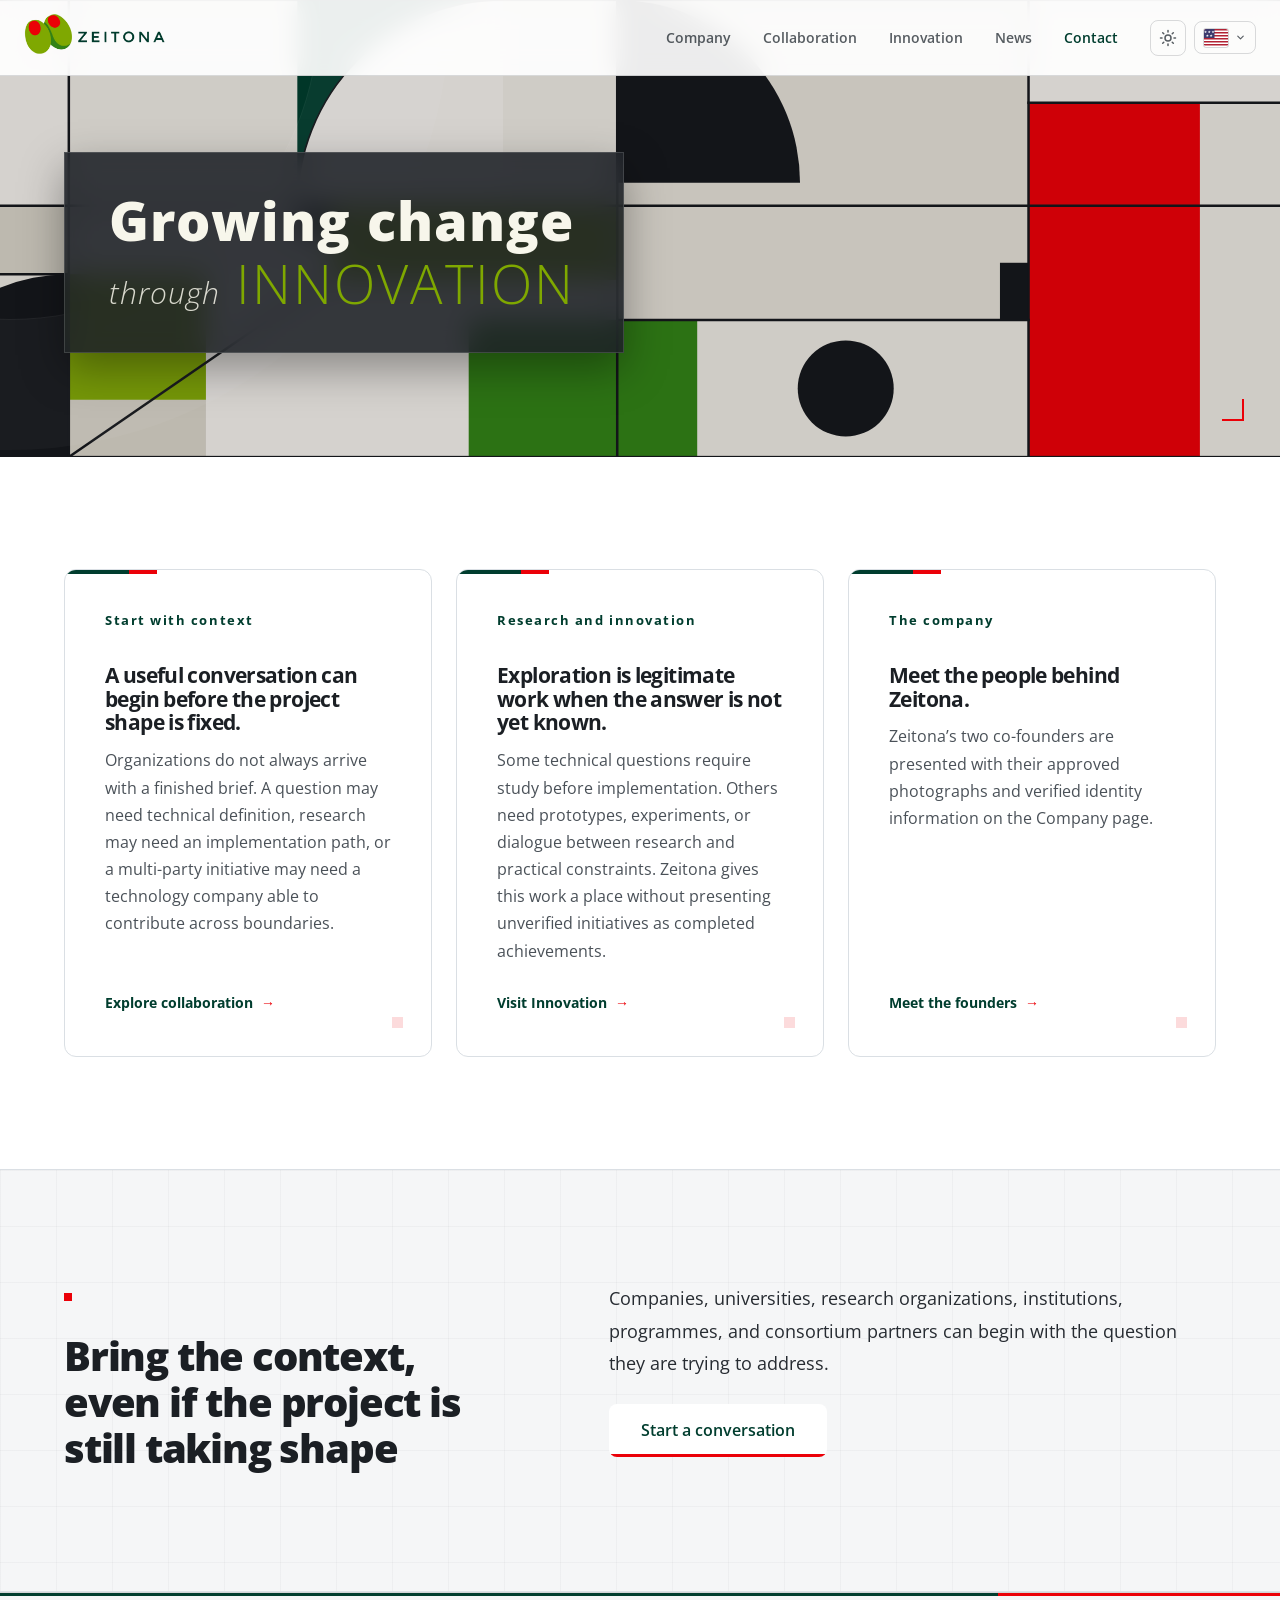
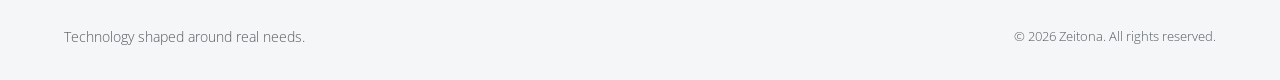
==== public/index.html @ 28c3cc1d "Move files to public folder" ====
<!DOCTYPE html>
<html lang="en-US" data-theme="light">

<head>
    <meta charset="UTF-8" />
    <script>(function(){try{var t=localStorage.getItem('zeitona-theme');document.documentElement.dataset.theme=t==='dark'?'dark':'light';}catch(e){document.documentElement.dataset.theme='light';}}());</script>
    <meta name="viewport" content="width=device-width, initial-scale=1.0" />
    <title data-i18n="home.metaTitle">Zeitona — Technology shaped around meaningful work</title>
    <meta name="description" data-i18n-content="home.metaDescription"
        content="Zeitona is a technology company open to complex development, research, innovation, and collaboration across organizational boundaries." />
    <link rel="stylesheet" href="style.css" />
    <link rel="icon" type="image/png" href="assets/azeitona3.png" />
</head>

<body>
    <!-- Nav Placeholder -->
    <div id="header-placeholder"></div>

    <main>
        <section class="hero" id="hero">
            <div class="hero-art" aria-hidden="true">
                <img src="assets/art/hero-geometry.svg" alt="" />
            </div>
            <div class="hero-frame" aria-hidden="true"></div>
            <div class="container hero-inner">
                <div class="hero-copy fade-up">
                    <h1 class="hero-title" data-i18n-html="home.heroTitleHtml">
                        <span class="hero-part-a">Growing change</span> <span class="hero-part-b">through</span> <span class="hero-part-c">innovation</span>
                    </h1>
                </div>
            </div>
        </section>

        <section class="about-perspective section" id="explore">
            <div class="container">
                <div class="about-principles">
                    <article class="about-principle card fade-up">
                        <span class="about-principle-number" data-i18n="home.contextEyebrow">Start with context</span>
                        <h3 data-i18n="home.contextTitle">A useful conversation can begin before the project shape is fixed.</h3>
                        <p data-i18n="home.contextBody">Organizations do not always arrive with a finished brief. A question may need technical definition, research may need an implementation path, or a multi-party initiative may need a technology company able to contribute across boundaries.</p>
                        <p class="about-principle-action">
                            <a href="collaboration.html" class="card-link" data-i18n="home.contextLink">Explore collaboration</a>
                        </p>
                    </article>
                    <article class="about-principle card fade-up delay-100">
                        <span class="about-principle-number" data-i18n="home.innovationEyebrow">Research and innovation</span>
                        <h3 data-i18n="home.innovationTitle">Exploration is legitimate work when the answer is not yet known.</h3>
                        <p data-i18n="home.innovationBody">Some technical questions require study before implementation. Others need prototypes, experiments, or dialogue between research and practical constraints. Zeitona gives this work a place without presenting unverified initiatives as completed achievements.</p>
                        <p class="about-principle-action">
                            <a href="innovation.html" class="card-link" data-i18n="home.innovationLink">Visit Innovation</a>
                        </p>
                    </article>
                    <article class="about-principle card fade-up delay-200">
                        <span class="about-principle-number" data-i18n="home.peopleEyebrow">The company</span>
                        <h3 data-i18n="home.peopleTitle">Meet the people behind Zeitona.</h3>
                        <p data-i18n="home.peopleBody">Zeitona’s two co-founders are presented with their approved photographs and verified identity information on the Company page.</p>
                        <p class="about-principle-action">
                            <a href="company.html" class="card-link" data-i18n="home.peopleLink">Meet the founders</a>
                        </p>
                    </article>
                </div>
            </div>
        </section>

        <section class="about-approach section" id="contact">
            <div class="container about-perspective-grid">
                <div class="about-section-heading fade-up">
                    <p class="about-eyebrow" data-i18n="home.contactEyebrow"></p>
                    <h2 class="section-title text-left" data-i18n="home.contactTitle">Bring the context, even if the project is still taking shape</h2>
                </div>
                <div class="about-copy fade-up delay-100">
                    <p data-i18n="home.contactBody">Companies, universities, research organizations, institutions, programmes, and consortium partners can begin with the question they are trying to address.</p>
                    <p class="hero-actions">
                        <a href="contact.html" class="btn btn-primary btn-lg" data-i18n="home.contactLink">Start a conversation</a>
                    </p>
                </div>
            </div>
        </section>
    </main>

    <!-- Footer Placeholder -->
    <div id="footer-placeholder"></div>

    <!-- Load scripts -->
    <script src="i18n.js"></script>
    <script src="script.js?v=8"></script>

    <script>
        window.scrollTo(0, 0);
    </script>
</body>

</html>
---- public/style.css ----
/* Self-hosted Open Sans Variable Font — full weight range 300–800 */
@font-face {
  font-family: 'Open Sans';
  src: url('assets/Open_Sans/OpenSans-VariableFont_wdth,wght.ttf') format('truetype');
  font-weight: 300 800;
  font-style: normal;
  font-display: swap;
}

@font-face {
  font-family: 'Open Sans';
  src: url('assets/Open_Sans/OpenSans-Italic-VariableFont_wdth,wght.ttf') format('truetype');
  font-weight: 300 800;
  font-style: italic;
  font-display: swap;
}

:root {
  /* Brand Colors */
  --brand-dark-green: #003D2E;
  --brand-olive: #7FA800;
  --brand-forest: #328217;
  --brand-red: #EB0008;
  --brand-charcoal: #16181D;

  /* Neutral Grays */
  --gray-50: #F5F6F7;
  --gray-100: #ECEEF0;
  --gray-200: #DADFE4;
  --gray-600: #4A5158;
  --gray-800: #262B31;
  --gray-900: #1B1F24;

  /* Theme Mapping (Light Mode Base) */
  --background: #FFFFFF;
  --foreground: var(--gray-900);

  --card: #FFFFFF;
  --card-border: rgba(16, 24, 32, 0.12);

  --primary: var(--brand-charcoal);
  --primary-foreground: #FFFFFF;

  --secondary: var(--brand-charcoal);
  --secondary-foreground: #FFFFFF;

  --accent: var(--brand-charcoal);
  --muted: rgba(16, 24, 32, 0.7);
  --border: rgba(16, 24, 32, 0.15);

  --destructive: var(--brand-red);

  --radius: 0.5rem;

  --font-global: 'Open Sans', sans-serif;
}

[data-theme="dark"] {
  color-scheme: dark;
  --background: #101315;
  --foreground: #F3F5F7;
  --card: #191D20;
  --card-border: rgba(243, 245, 247, 0.2);
  --muted: rgba(243, 245, 247, 0.72);
  --border: rgba(243, 245, 247, 0.18);
  --theme-header: rgba(16, 19, 21, 0.88);
  --theme-header-scrolled: rgba(16, 19, 21, 0.96);
  --theme-mobile-nav: rgba(16, 19, 21, 0.98);
  --theme-surface-hover: #222629;
  --theme-surface-elevated: #191D20;
  --theme-input: rgba(243, 245, 247, 0.06);
  --theme-footer: #0B0D0F;
  --theme-overlay: rgba(0, 0, 0, 0.68);
  --theme-shadow: rgba(0, 0, 0, 0.4);
  --theme-error: #FF7378;
  --primary-foreground: #101315;
  --gray-50: #101315;
  --gray-100: #191D20;
  --gray-200: rgba(243, 245, 247, 0.14);
  --gray-600: rgba(243, 245, 247, 0.66);
  --gray-800: rgba(243, 245, 247, 0.9);
  --gray-900: #F3F5F7;
}

/* Reset Component Base */
*, *::before, *::after {
  box-sizing: border-box;
  margin: 0;
  padding: 0;
}

html {
  scroll-behavior: smooth;
  overflow-y: scroll;
}

body {
  background-color: var(--background);
  color: var(--foreground);
  font-family: var(--font-global);
  font-weight: 400;
  line-height: 1.7;
  overflow-x: hidden;
  min-height: 100vh;
  display: flex;
  flex-direction: column;
  -webkit-font-smoothing: antialiased;
  -moz-osx-font-smoothing: grayscale;
  text-rendering: optimizeLegibility;
}

main {
  flex-grow: 1;
}

h1, h2, h3, h4, h5, h6 {
  font-family: var(--font-global);
  font-weight: 700;
  line-height: 1.15;
  letter-spacing: -0.03em;
}

a {
  color: inherit;
  text-decoration: none;
}

.text-accent {
  color: var(--brand-dark-green);
}

.text-muted {
  color: var(--muted);
}

/* Typography Utilities */
.text-center { text-align: center; }
.text-left { text-align: left; }
.tracking-tight { letter-spacing: -0.03em; }
.font-bold { font-weight: 700; }
.font-semibold { font-weight: 600; }
.font-light { font-weight: 300; }

/* Eyebrow label — small, uppercase, wide tracking, with a red geometric mark */
.eyebrow,
.about-eyebrow,
.founder-kicker {
  color: var(--gray-600);
  font-size: 0.75rem;
  font-weight: 700;
  letter-spacing: 0.18em;
  text-transform: uppercase;
  display: inline-flex;
  align-items: center;
}

.eyebrow::before,
.about-eyebrow::before,
.founder-kicker::before {
  content: '';
  display: inline-block;
  width: 8px;
  height: 8px;
  margin-right: 0.75rem;
  background: var(--brand-red);
  flex-shrink: 0;
}

/* Structural Utility Classes */
.container {
  max-width: 1200px;
  width: 100%;
  margin: 0 auto;
  padding: 0 1.5rem;
}

.container-narrow {
  max-width: 900px;
  width: 100%;
  margin: 0 auto;
  padding: 0 1.5rem;
}

.container-wide {
  max-width: 1280px;
  width: 100%;
  margin: 0 auto;
  padding: 0 1.5rem;
}

/* Flexbox utilities */
.flex { display: flex; }
.flex-col { flex-direction: column; }
.items-center { align-items: center; }
.justify-between { justify-content: space-between; }
.justify-center { justify-content: center; }
.gap-2 { gap: 0.5rem; }
.gap-4 { gap: 1rem; }
.gap-6 { gap: 1.5rem; }
.gap-8 { gap: 2rem; }
.gap-16 { gap: 4rem; }

/* Grids */
.grid { display: grid; }
.grid-cols-2 { grid-template-columns: repeat(2, minmax(0, 1fr)); }
@media (max-width: 768px) {
  .md\:grid-cols-1 { grid-template-columns: repeat(1, minmax(0, 1fr)); }
}

/* Header & Nav — minimal, logo left, actions right */
.header {
  position: fixed;
  top: 0;
  left: 0;
  right: 0;
  z-index: 1000;
  backdrop-filter: blur(12px);
  -webkit-backdrop-filter: blur(12px);
  background-color: rgba(255, 255, 255, 0.92);
  border-bottom: 1px solid var(--border);
  transition: all 0.3s ease;
}

.navbar {
  display: flex;
  align-items: center;
  justify-content: space-between;
  padding: 0.85rem 1.5rem;
  max-width: 1280px;
  margin: 0 auto;
  position: relative;
}

.navbar-logo {
  height: 2.5rem;
  z-index: 1001;
}

/* Base Links Style */
.navbar-links {
  display: flex;
  align-items: center;
  gap: 2rem;
  font-size: 0.875rem;
  font-weight: 600;
  color: var(--muted);
}

.navbar-links a {
  position: relative;
  transition: color 0.2s;
  text-decoration: none;
  color: inherit;
}

.navbar-links a::after {
  content: '';
  position: absolute;
  left: 0;
  bottom: -6px;
  width: 100%;
  height: 2px;
  background: var(--brand-red);
  transform: scaleX(0);
  transform-origin: left;
  transition: transform 0.25s ease;
}

.navbar-links a:hover {
  color: var(--foreground);
}

.navbar-links a:hover::after {
  transform: scaleX(1);
}

.navbar-action-link {
  color: var(--brand-dark-green) !important;
}

/* Sandwich Menu Icon */
.menu-toggle {
  display: none;
  flex-direction: column;
  gap: 6px;
  cursor: pointer;
  z-index: 1001;
  padding: 5px;
  border: 0;
  background: transparent;
  color: inherit;
  font: inherit;
}

.menu-toggle:focus-visible {
  outline: 2px solid var(--foreground);
  outline-offset: 4px;
}

.bar {
  width: 25px;
  height: 2px;
  background-color: var(--foreground, #000);
  transition: all 0.3s ease-in-out;
}

/* Mobile Adjustments (Tablet and below) */
@media (max-width: 768px) {
  .menu-toggle {
    display: flex;
  }

  .navbar-links {
    display: none;
    flex-direction: column;
    position: absolute;
    top: 100%;
    left: 0;
    right: 0;
    background-color: rgba(255, 255, 255, 0.98);
    backdrop-filter: blur(20px);
    padding: 2rem;
    gap: 1.5rem;
    border-bottom: 1px solid var(--border);
    box-shadow: 0 10px 15px -3px rgba(0, 0, 0, 0.1);
    text-align: center;
  }

  .navbar-links.active {
    display: flex;
  }

  .navbar-action {
    width: 100%;
    margin-top: 0.5rem;
  }

  .global-controls {
    justify-content: center;
  }

  .hero-copy {
    padding: 1.6rem 1.35rem;
    max-width: 100%;
  }
}

/* Buttons */
.btn {
  display: inline-flex;
  align-items: center;
  justify-content: center;
  border-radius: var(--radius);
  font-family: inherit;
  font-size: 0.875rem;
  font-weight: 600;
  transition: all 0.2s ease-in-out;
  cursor: pointer;
  border: none;
}

.btn-primary {
  position: relative;
  overflow: hidden;
  background-color: var(--brand-dark-green);
  color: #FFFFFF;
}
.btn-primary::after {
  content: '';
  position: absolute;
  left: 0;
  bottom: 0;
  width: 100%;
  height: 3px;
  background: var(--brand-red);
}
.btn-primary:hover {
  background-color: #00291F;
}

.btn-secondary {
  background-color: var(--secondary);
  color: var(--secondary-foreground);
}
.btn-secondary:hover {
  background-color: #0C0E12;
}

.btn-danger {
  background-color: var(--destructive);
  color: white;
}
.btn-danger:hover {
  background-color: #C40007;
}

.btn-outline {
  background-color: transparent;
  border: 1px solid var(--brand-charcoal);
  color: var(--brand-charcoal);
}
.btn-outline:hover {
  background-color: rgba(16, 24, 32, 0.05);
  border-color: var(--brand-charcoal);
  transform: translateY(-2px);
}

.btn-sm { padding: 0.5rem 1rem; }
.btn-lg { padding: 0.75rem 2rem; font-size: 1rem; }

.btn:disabled {
  opacity: 0.7;
  cursor: not-allowed;
  transform: none !important;
}

/* ──────────────────────────────────────────────
   Homepage — corporate-modernist hero + geometric art
   ────────────────────────────────────────────── */

/* Hero — immersive dark-green band with full-bleed geometric art */
.hero {
  background-color: var(--brand-dark-green);
  color: #FFFFFF;
  padding: 9.5rem 0 6.5rem;
  position: relative;
  overflow: hidden;
}

.hero::before {
  content: '';
  position: absolute;
  top: -300px;
  left: -300px;
  width: 620px;
  height: 620px;
  border-radius: 50%;
  border: 1px solid rgba(255, 255, 255, 0.07);
  box-shadow: 0 0 0 130px rgba(255, 255, 255, 0.03);
  pointer-events: none;
  z-index: 1;
}



/* Full-bleed geometric art layer */
.hero-art {
  position: absolute;
  inset: 0;
  z-index: 0;
}

.hero-art img {
  display: block;
  width: 100%;
  height: 100%;
  object-fit: cover;
}

.hero-art::after {
  content: '';
  position: absolute;
  inset: 0;
  background: rgba(0, 0, 0, 0.12);
  pointer-events: none;
}

/* Modernist corner-frame accent */
.hero-frame {
  position: absolute;
  top: 2.25rem;
  left: 2.25rem;
  right: 2.25rem;
  bottom: 2.25rem;
  pointer-events: none;
  z-index: 2;
}

.hero-frame::before {
  content: '';
  position: absolute;
  top: 0;
  left: 0;
  width: 22px;
  height: 22px;
  border-top: 2px solid var(--brand-red);
  border-left: 2px solid var(--brand-red);
}

.hero-frame::after {
  content: '';
  position: absolute;
  bottom: 0;
  right: 0;
  width: 22px;
  height: 22px;
  border-bottom: 2px solid var(--brand-red);
  border-right: 2px solid var(--brand-red);
}

.hero-inner {
  position: relative;
  z-index: 1;
  display: flex;
  justify-content: flex-start;
  align-items: flex-end;
}

/* Modernist discrete gray text card on the left with no rounded corners */
.hero-copy {
  max-width: 560px;
  width: auto;
  margin-right: auto;
  margin-left: 0;
  background-color: rgba(30, 34, 39, 0.88);
  backdrop-filter: blur(14px);
  -webkit-backdrop-filter: blur(14px);
  border: 1px solid rgba(255, 255, 255, 0.14);
  border-radius: 0;
  padding: 2.25rem 2.75rem;
  box-shadow: 0 16px 40px rgba(0, 0, 0, 0.35);
}

.hero-eyebrow {
  color: rgba(255, 255, 255, 0.85);
  margin-bottom: 1.25rem;
}

.hero-title {
  font-size: clamp(2.25rem, 4.2vw, 3.5rem);
  font-weight: 300;
  letter-spacing: 0.02em;
  line-height: 1.18;
  margin: 0;
  color: #F7F6EB;
}

.hero-title .hero-part-a {
  font-weight: 800;
}

.hero-title .hero-part-b {
  font-size: 0.55em;
  font-weight: 300;
  font-style: italic;
  opacity: 0.85;
}

.hero-title .hero-part-c {
  font-weight: 300;
  text-transform: uppercase;
  letter-spacing: 0.04em;
  color: #7FA800;
}

.hero-lead {
  color: rgba(255, 255, 255, 0.92);
  font-size: clamp(0.95rem, 1.6vw, 1.15rem);
  font-weight: 400;
  line-height: 1.65;
  margin-top: 1rem;
}

.hero-actions .btn-primary {
  background-color: #FFFFFF;
  color: var(--brand-dark-green);
}
.hero-actions .btn-primary:hover {
  background-color: rgba(255, 255, 255, 0.9);
}

.start-cta {
  max-width: 720px;
  margin: 0 auto;
  padding: 3.5rem 2.5rem;
  text-align: center;
  background-color: var(--card);
  border: 1px solid var(--card-border);
  border-radius: 0.75rem;
}

.start-cta .section-title {
  margin-bottom: 1.25rem;
}

@media (max-width: 480px) {
  .start-cta { padding: 2.5rem 1.5rem; }
}

/* Carousel (collaboration structures) */
.carousel {
  position: relative;
}

.carousel .about-principles-scroll {
  display: flex;
  gap: 1.5rem;
  overflow-x: auto;
  overflow-y: hidden;
  scroll-snap-type: x mandatory;
  scroll-padding-left: 1.5rem;
  padding-bottom: 1rem;
  margin-bottom: -1rem;
  -webkit-overflow-scrolling: touch;
}

.carousel .about-principles-scroll::-webkit-scrollbar {
  height: 6px;
}

.carousel .about-principles-scroll::-webkit-scrollbar-thumb {
  background-color: var(--gray-200);
  border-radius: 3px;
}

.carousel .about-principle {
  flex: 0 0 82%;
  max-width: 82%;
  scroll-snap-align: start;
}

.carousel-dots {
  display: flex;
  justify-content: center;
  gap: 0.6rem;
  margin-top: 1.5rem;
}

.carousel-dot {
  width: 10px;
  height: 10px;
  border-radius: 50%;
  background-color: var(--gray-200);
  border: 0;
  cursor: pointer;
  transition: background-color 0.2s ease;
}

.carousel-dot[aria-selected="true"],
.carousel-dot:hover {
  background-color: var(--brand-dark-green);
}

.carousel-btn {
  position: absolute;
  top: 50%;
  transform: translateY(-50%);
  display: inline-flex;
  align-items: center;
  justify-content: center;
  width: 36px;
  height: 36px;
  border: 1px solid var(--gray-200);
  background-color: var(--card);
  color: var(--foreground);
  border-radius: 50%;
  cursor: pointer;
  transition: all 0.2s ease;
}

.carousel-btn:hover {
  background-color: var(--brand-red);
  color: #fff;
  border-color: var(--brand-red);
}

.carousel-prev { left: 0; }
.carousel-next { right: 0; }

@media (min-width: 768px) {
  .carousel .about-principle {
    flex: 0 0 calc((100% - 3rem) / 3);
    max-width: calc((100% - 3rem) / 3);
  }
}

@media (max-width: 480px) {
  .carousel .about-principles-scroll { scroll-padding-left: 2.5rem; }
}

.start-lead {
  max-width: 56ch;
  margin: 0 auto 2rem;
  color: var(--gray-600);
  font-size: clamp(1.05rem, 2vw, 1.25rem);
  font-weight: 400;
  line-height: 1.7;
}

.start-action {
  display: flex;
  justify-content: center;
}

.start-action-link {
  font-size: clamp(1.15rem, 2.4vw, 1.5rem);
  gap: 0.75rem;
}

/* Homepage info cards — Stellantis-style media cards */
.info-cards {
  padding: 5rem 0 6rem;
  background-color: var(--background);
}

.section-header {
  text-align: center;
  margin-bottom: 3.5rem;
}

.section-header-left {
  text-align: left;
}

.section-title {
  font-size: 2rem;
  font-weight: 800;
  margin-bottom: 0.5rem;
  color: var(--gray-900);
}

@media (min-width: 640px) { .section-title { font-size: 2.5rem; } }

.section-description {
  color: var(--gray-600);
  font-weight: 400;
  max-width: 36rem;
  margin: 0 auto;
  font-size: 1.125rem;
}

.info-cards-grid {
  display: grid;
  gap: 2rem;
}

@media (min-width: 768px) { .info-cards-grid { grid-template-columns: repeat(2, 1fr); } }

.card {
  background-color: var(--card);
  border: 1px solid var(--card-border);
  border-radius: 0.75rem;
  transition: transform 0.3s cubic-bezier(0.16, 1, 0.3, 1), box-shadow 0.3s cubic-bezier(0.16, 1, 0.3, 1), border-color 0.25s ease;
}

.card:hover {
  border-color: var(--border);
  box-shadow: 0 16px 36px rgba(16, 24, 32, 0.08);
  transform: translateY(-3px);
}

.info-card {
  display: block;
  color: inherit;
  overflow: hidden;
  text-decoration: none;
}

.info-card-media {
  aspect-ratio: 3 / 2;
  overflow: hidden;
}

.info-card-media img {
  display: block;
  width: 100%;
  height: 100%;
  object-fit: cover;
}

.info-card-body {
  padding: 1.75rem 2rem 2.25rem;
}

.info-card .service-title {
  color: var(--gray-900);
  font-size: 1.35rem;
  margin-bottom: 0.6rem;
}

.info-card .service-desc {
  color: var(--gray-600);
  font-size: 0.95rem;
  font-weight: 300;
  line-height: 1.65;
  margin-bottom: 1.25rem;
  max-width: 44ch;
}

/* Card link — "Learn more" arrow */
.card-link {
  display: inline-flex;
  align-items: center;
  gap: 0.5rem;
  font-size: 0.875rem;
  font-weight: 700;
  color: var(--brand-dark-green);
  transition: gap 0.2s ease, color 0.2s ease;
}

.card-link::after {
  content: '→';
  color: var(--brand-red);
  transition: transform 0.2s ease;
}

.card-link:hover {
  color: var(--brand-dark-green);
}

.card-link:hover::after {
  transform: translateX(4px);
}

.contact-email-link {
  font-size: clamp(1.35rem, 3vw, 1.9rem);
  font-weight: 700;
  letter-spacing: -0.02em;
  word-break: break-all;
}

.contact-email-card {
  max-width: 720px;
  margin: 0 auto;
  padding: 3.5rem 2.5rem;
  text-align: center;
  background-color: var(--card);
  border: 1px solid var(--card-border);
  border-radius: 0.75rem;
}

.contact-email-card .about-eyebrow {
  margin-bottom: 1rem;
}

.contact-email-card .section-title {
  margin-bottom: 1.5rem;
}

@media (max-width: 480px) {
  .contact-email-card { padding: 2.5rem 1.5rem; }
}

.contact-form {
  max-width: 720px;
  margin: 0 auto;
  padding: 2.5rem;
  background-color: var(--card);
  border: 1px solid var(--card-border);
  border-radius: 0.75rem;
}

@media (max-width: 480px) {
  .contact-form { padding: 2rem 1.5rem; }
}

/* Section band (sub-hero) — used by page heroes */
.page-hero {
  padding: 9rem 0 4.5rem;
  background-color: var(--gray-50);
  border-bottom: 1px solid var(--gray-200);
  position: relative;
  overflow: hidden;
}

.page-hero::before {
  content: '';
  position: absolute;
  top: -330px;
  right: -180px;
  width: 760px;
  height: 760px;
  border-radius: 50%;
  border: 1px solid var(--brand-dark-green);
  opacity: 0.12;
  box-shadow: 0 0 0 110px rgba(0, 61, 46, 0.05), 0 0 0 220px rgba(0, 61, 46, 0.035);
  pointer-events: none;
}

.page-hero::after {
  content: '';
  position: absolute;
  top: 2.75rem;
  right: 3rem;
  width: 14px;
  height: 14px;
  background: var(--brand-red);
  pointer-events: none;
}

.page-hero-title {
  max-width: 18ch;
  margin-top: 1rem;
  font-size: clamp(2.5rem, 5.5vw, 4rem);
  font-weight: 800;
  letter-spacing: -0.03em;
  line-height: 1.1;
  color: var(--gray-900);
}

.page-hero .hero-lead {
  color: var(--gray-800);
  font-weight: 400;
  max-width: 58ch;
  margin-top: 1.5rem;
}

/* Services Grid & Cards (kept for potential reuse) */
.services-grid {
  display: grid;
  gap: 1.5rem;
}

@media (min-width: 768px) { .services-grid { grid-template-columns: repeat(2, 1fr); } }

.service-item {
  display: flex;
  gap: 1.5rem;
  align-items: flex-start;
}

.service-icon {
  flex-shrink: 0;
  width: 3rem;
  height: 3rem;
  border-radius: 0.5rem;
  background: var(--gray-100);
  border: 1px solid var(--border);
  color: var(--foreground);
  display: flex;
  align-items: center;
  justify-content: center;
  transition: background-color 0.2s ease, color 0.2s ease;
}

.card:hover .service-icon {
  background: var(--gray-200);
  color: var(--brand-charcoal);
}

.service-icon svg {
  width: 1.75rem;
  height: 1.75rem;
}

.service-title {
  font-size: 1.25rem;
  font-weight: 700;
  margin-bottom: 0.5rem;
}

.service-desc {
  color: var(--muted);
  font-size: 0.95rem;
  line-height: 1.6;
  font-weight: 300;
}

/* About Section (homepage "about" block — kept for backward compatibility) */
.about-grid {
  display: grid;
  gap: 4rem;
  align-items: center;
}

@media (min-width: 1024px) { .about-grid { grid-template-columns: repeat(2, 1fr); } }

.about-content p {
  margin-bottom: 1.25rem;
  line-height: 1.8;
  font-weight: 300;
}

.bg-split {
  position: absolute;
  top: 0;
  bottom: 0;
  left: 0;
  right: 0;
  background: var(--background);
  z-index: -1;
}

.stats-grid {
  display: grid;
  grid-template-columns: repeat(2, 1fr);
  gap: 1.5rem;
}

.stat-card {
  padding: 2rem 1.5rem;
  text-align: center;
  background: var(--gray-50);
}

.stat-value {
  font-size: 2.5rem;
  font-weight: 800;
  color: var(--foreground);
  margin-bottom: 0.5rem;
}

.stat-label {
  font-size: 0.75rem;
  color: var(--muted);
  text-transform: uppercase;
  letter-spacing: 0.1em;
  font-weight: 600;
}

@media (max-width: 480px) {
  .stats-grid { gap: 0.75rem; }
  .stat-card { padding: 1.5rem 0.75rem; }
  .stat-value { font-size: 1.5rem; }
}

/* News page — press-release list */
.news-section {
  padding: 4rem 0 6rem;
  background-color: var(--background);
}

.news-heading {
  font-size: clamp(1.5rem, 3vw, 2rem);
  font-weight: 700;
  margin: 0 0 1.75rem;
  color: var(--gray-900);
}

.news-list {
  display: grid;
  gap: 0;
  max-width: 52rem;
}

.news-item {
  padding: 2.25rem 0;
  border-bottom: 1px solid var(--gray-200);
}

.news-item:first-child {
  border-top: 1px solid var(--gray-200);
}

.news-item-date {
  display: block;
  font-size: 0.8rem;
  font-weight: 600;
  letter-spacing: 0.08em;
  text-transform: uppercase;
  color: var(--gray-600);
  margin-bottom: 0.75rem;
  padding-left: 1.1rem;
  position: relative;
}

.news-item-date::before {
  content: '';
  position: absolute;
  left: 0;
  top: 0.35em;
  width: 8px;
  height: 8px;
  background: var(--brand-red);
}

.news-item-title {
  display: inline-block;
  font-size: 1.35rem;
  font-weight: 700;
  color: var(--gray-900);
  text-decoration: none;
  line-height: 1.3;
}

a.news-item-title:hover {
  color: var(--brand-dark-green);
  text-decoration: underline;
  text-underline-offset: 0.15em;
}

.news-item-summary {
  margin: 0.75rem 0 1.25rem;
  font-size: 1rem;
  line-height: 1.65;
  color: var(--gray-800);
  font-weight: 400;
  max-width: 56ch;
}

.news-item-more {
  margin-top: 0.25rem;
}

.news-empty {
  margin: 0;
  font-size: 1rem;
  color: var(--gray-600);
}

.news-empty-title {
  margin: 0 0 0.75rem;
  font-size: 1.35rem;
  font-weight: 700;
  color: var(--gray-900);
}

.news-empty-body {
  margin: 0;
  max-width: 56ch;
  font-weight: 300;
  color: var(--gray-600);
}

/* Sections (used by about page) */
.section {
  padding: 7rem 0;
  position: relative;
}

/* About Page */
.about-hero {
  padding: 11rem 0 6rem;
  background: var(--gray-50);
  border-bottom: 1px solid var(--gray-200);
}

.about-hero-inner {
  max-width: 980px;
}

.about-hero-title {
  max-width: 850px;
  margin: 1rem 0 1.5rem;
  font-size: clamp(3rem, 8vw, 5.75rem);
  font-weight: 800;
  letter-spacing: -0.04em;
  color: var(--gray-900);
}

.about-hero-lead {
  max-width: 760px;
  color: var(--gray-600);
  font-size: clamp(1.2rem, 2.5vw, 1.6rem);
  font-weight: 300;
  line-height: 1.65;
}

.about-perspective-grid {
  display: grid;
  gap: 3rem;
}

.about-section-heading .section-title {
  max-width: 480px;
  margin-top: 1rem;
}

.about-copy {
  max-width: 650px;
  color: var(--gray-800);
  font-size: 1.1rem;
  font-weight: 400;
  line-height: 1.85;
}

.about-copy p + p {
  margin-top: 1.5rem;
}

.about-approach {
  background: var(--gray-50);
  border-top: 1px solid var(--gray-200);
  border-bottom: 1px solid var(--gray-200);
  background-image:
    linear-gradient(rgba(16, 24, 32, 0.03) 1px, transparent 1px),
    linear-gradient(90deg, rgba(16, 24, 32, 0.03) 1px, transparent 1px);
  background-size: 56px 56px;
}

.about-approach .about-eyebrow,
.about-founders .about-eyebrow {
  margin-bottom: 1rem;
}

.about-principles {
  display: grid;
  gap: 1.5rem;
}

.about-principle {
  position: relative;
  overflow: hidden;
  min-height: 250px;
  border-color: var(--gray-200);
  padding: 2.5rem;
  display: flex;
  flex-direction: column;
}

.about-principle::before {
  content: '';
  position: absolute;
  top: 0;
  left: 0;
  width: 100%;
  height: 4px;
  background: linear-gradient(90deg, var(--brand-dark-green) 0 64px, var(--brand-red) 64px 92px, transparent 92px);
}

.about-principle::after {
  content: '';
  position: absolute;
  right: 1.75rem;
  bottom: 1.75rem;
  width: 11px;
  height: 11px;
  background: var(--brand-red);
  opacity: 0.14;
  transition: opacity 0.25s ease;
}

.about-principle:hover::after {
  opacity: 1;
}

.about-principle-number {
  display: block;
  margin-bottom: 2rem;
  color: var(--brand-dark-green);
  font-size: 0.8rem;
  font-weight: 700;
  letter-spacing: 0.12em;
}

.about-principle h3 {
  margin-bottom: 0.75rem;
  font-size: 1.3rem;
}

.about-principle p {
  color: var(--gray-600);
  font-weight: 400;
}

.about-principle-action {
  margin-top: auto;
  padding-top: 1.5rem;
}

.founders-grid {
  display: grid;
  gap: 5rem;
}

.founder-card {
  display: grid;
  gap: 2.5rem;
  align-items: center;
}

.founder-image {
  position: relative;
  aspect-ratio: 4 / 5;
  overflow: hidden;
  border-radius: 0.75rem;
  background: var(--gray-100);
  border: 1px solid var(--gray-200);
  box-shadow: 0 8px 24px rgba(16, 24, 32, 0.08);
}

.founder-image::before {
  content: '';
  position: absolute;
  inset: 0.9rem;
  border: 1px solid rgba(255, 255, 255, 0.55);
  border-radius: 0.5rem;
  z-index: 1;
  pointer-events: none;
}

.founder-image::after {
  content: '';
  position: absolute;
  top: 1.2rem;
  left: 1.2rem;
  width: 1.9rem;
  height: 1.9rem;
  border: 2px solid var(--brand-red);
  z-index: 1;
  pointer-events: none;
}

.founder-image,
.founder-image a,
.founder-image img {
  display: block;
  width: 100%;
  height: 100%;
}

.founder-image img {
  object-fit: cover;
}

.founder-content {
  max-width: 570px;
}

.founder-kicker {
  margin-bottom: 0.5rem;
}

.founder-name {
  margin: 0.75rem 0 1.5rem;
  font-size: clamp(1.8rem, 4vw, 2.75rem);
  font-weight: 800;
  letter-spacing: -0.025em;
  color: var(--gray-900);
}

.founder-role {
  color: var(--gray-600);
  font-weight: 500;
  margin: 0.5rem 0;
}

.founder-bio {
  font-size: 1.05rem;
  font-weight: 400;
  line-height: 1.75;
  color: var(--gray-800);
}

.founder-bio + .founder-bio {
  margin-top: 1rem;
}

.founder-link {
  display: inline-flex;
  align-items: center;
  gap: 0.5rem;
  margin-top: 1.75rem;
  color: var(--brand-dark-green);
  font-size: 0.9rem;
  font-weight: 700;
}

.founder-link::after {
  content: '→';
  color: var(--brand-red);
  transition: transform 0.2s ease;
}

.founder-link:hover {
  color: var(--brand-charcoal);
  text-decoration: underline;
  text-underline-offset: 0.15em;
}

.founder-link:hover::after {
  transform: translateX(4px);
}

.about-back-link {
  padding: 1rem 1.5rem 5rem;
  text-align: center;
}

.about-back-link a:hover {
  color: var(--foreground);
}

@media (min-width: 768px) {
  .about-perspective-grid {
    grid-template-columns: minmax(0, 0.85fr) minmax(0, 1.15fr);
    gap: 6rem;
  }

  .about-principles {
    grid-template-columns: repeat(3, minmax(0, 1fr));
  }

  .founder-card {
    grid-template-columns: minmax(280px, 0.8fr) minmax(0, 1.2fr);
    gap: clamp(3rem, 7vw, 7rem);
  }

  .founder-card-reverse {
    grid-template-columns: minmax(0, 1.2fr) minmax(280px, 0.8fr);
  }

  .founder-card-reverse .founder-image {
    grid-column: 2;
  }

  .founder-card-reverse .founder-content {
    grid-column: 1;
    grid-row: 1;
  }
}

@media (max-width: 767px) {
  .about-hero {
    padding: 8.5rem 0 4.5rem;
  }

  .about-perspective.section,
  .about-approach.section,
  .about-founders.section {
    padding: 5rem 0;
  }

  .about-principle {
    min-height: auto;
  }

  .founders-grid {
    gap: 4rem;
  }

  .hero {
    padding: 9rem 0 7rem;
  }

  .hero-frame {
    top: 1.25rem;
    left: 1.25rem;
    right: 1.25rem;
    bottom: 1.25rem;
  }
}

/* Contact Modal */
.modal-overlay {
  position: fixed;
  inset: 0;
  z-index: 100;
  background-color: rgba(16, 24, 32, 0.45);
  backdrop-filter: blur(4px);
  display: flex;
  align-items: center;
  justify-content: center;
  opacity: 0;
  visibility: hidden;
  transition: opacity 0.3s ease, visibility 0.3s ease;
  padding: 1rem;
}

.modal-overlay.open {
  opacity: 1;
  visibility: visible;
}

.modal-content {
  position: relative;
  width: 100%;
  max-width: 540px;
  background-color: #ffffff;
  border-radius: 0.75rem;
  padding: 2.5rem;
  box-shadow: 0 25px 50px -12px rgba(16, 24, 32, 0.25);
  transform: translateY(20px) scale(0.95);
  transition: transform 0.4s cubic-bezier(0.16, 1, 0.3, 1);
  max-height: 90vh;
  overflow-y: auto;
}

.modal-overlay.open .modal-content {
  transform: translateY(0) scale(1);
}

.modal-close {
  position: absolute;
  top: 1.5rem;
  right: 1.5rem;
  background: transparent;
  border: none;
  color: var(--muted);
  cursor: pointer;
  padding: 0.5rem;
  border-radius: 50%;
  display: flex;
  align-items: center;
  justify-content: center;
  transition: all 0.2s ease;
}

.modal-close:hover {
  background-color: var(--gray-100);
  color: var(--brand-red);
}

.modal-title {
  font-size: 1.5rem;
  font-weight: 800;
  margin-bottom: 0.5rem;
  color: var(--foreground);
}

.modal-desc {
  color: var(--muted);
  font-size: 0.95rem;
  margin-bottom: 2rem;
  line-height: 1.5;
}

.modal-form {
  display: flex;
  flex-direction: column;
  gap: 1.25rem;
}

.form-row {
  display: grid;
  grid-template-columns: 1fr 1fr;
  gap: 1.25rem;
}

@media (max-width: 480px) {
  .form-row { grid-template-columns: 1fr; }
  .modal-content { padding: 2rem 1.5rem; }
}

.form-group {
  display: flex;
  flex-direction: column;
  gap: 0.4rem;
}

.form-label {
  font-size: 0.85rem;
  font-weight: 600;
  color: var(--foreground);
}

.form-required { color: var(--brand-red); }
.form-optional { color: var(--muted); font-weight: 400; font-size: 0.75rem; }

.form-input {
  width: 100%;
  padding: 0.7rem 1rem;
  font-family: var(--font-global);
  font-size: 0.95rem;
  color: var(--foreground);
  background-color: var(--gray-50);
  border: 1px solid var(--border);
  border-radius: var(--radius);
  outline: none;
  transition: all 0.2s ease;
}

.form-input:hover { border-color: rgba(16, 24, 32, 0.3); }
.form-input:focus {
  border-color: var(--brand-charcoal);
  box-shadow: 0 0 0 3px rgba(22, 24, 29, 0.08);
  background-color: #FFFFFF;
}

.form-input.input-error {
  border-color: var(--brand-red);
  box-shadow: 0 0 0 3px rgba(235, 0, 8, 0.08);
}

.form-textarea { resize: vertical; min-height: 100px; }

.form-error {
  font-size: 0.75rem;
  font-weight: 500;
  color: var(--brand-red);
  display: none;
  margin-top: 0.25rem;
}

.form-error.show { display: block; }

/* Contact Success State Message (Replaces form) */
.contact-success {
  text-align: center;
  padding: 2rem 0;
}
.contact-success-icon {
  width: 4rem; height: 4rem;
  margin: 0 auto 1.5rem;
  border-radius: 50%;
  background: var(--brand-dark-green);
  color: white;
  display: flex; align-items: center; justify-content: center;
}

/* Footer */
.footer {
  border-top: 1px solid var(--border);
  padding: 2rem 0;
  background-color: var(--gray-50);
  position: relative;
}

.footer::before {
  content: '';
  position: absolute;
  top: 0;
  left: 0;
  width: 100%;
  height: 3px;
  background: linear-gradient(90deg, var(--brand-dark-green) 0%, var(--brand-dark-green) 78%, var(--brand-red) 78%, var(--brand-red) 100%);
}

.footer-inner {
  display: flex;
  align-items: center;
  justify-content: space-between;
  gap: 2rem;
  flex-wrap: wrap;
}

.footer-brand {
  display: flex;
  align-items: center;
}

.footer-tagline {
  font-size: 0.85rem;
  font-weight: 300;
  max-width: 32ch;
}

.footer-bottom {
  display: flex;
  align-items: center;
}

.footer-copy {
  font-size: 0.8rem;
  font-weight: 300;
  color: var(--muted);
}

/* Animations */
.fade-up {
  opacity: 0;
  transform: translateY(40px);
  transition: opacity 0.8s cubic-bezier(0.16, 1, 0.3, 1), transform 0.8s cubic-bezier(0.16, 1, 0.3, 1);
}

.fade-up.visible {
  opacity: 1;
  transform: translateY(0);
}

.delay-100 { transition-delay: 100ms; }
.delay-200 { transition-delay: 200ms; }
.delay-300 { transition-delay: 300ms; }
.delay-400 { transition-delay: 400ms; }

.animate-spin {
  animation: spin 1s linear infinite;
}

@keyframes spin {
  from { transform: rotate(0deg); }
  to { transform: rotate(360deg); }
}

/* Language Switcher */
.sr-only {
  position: absolute;
  width: 1px;
  height: 1px;
  padding: 0;
  margin: -1px;
  overflow: hidden;
  clip: rect(0, 0, 0, 0);
  white-space: nowrap;
  border: 0;
}

.lang-switcher {
  position: relative;
}

.lang-btn {
  display: flex;
  align-items: center;
  gap: 0.45rem;
  background: transparent;
  border: 1px solid var(--border);
  border-radius: var(--radius);
  padding: 0.4rem 0.55rem;
  font-family: var(--font-global);
  font-size: 0.75rem;
  font-weight: 600;
  color: var(--muted);
  cursor: pointer;
  transition: all 0.2s ease;
  white-space: nowrap;
}

.lang-btn:hover {
  border-color: var(--brand-charcoal);
  color: var(--foreground);
}

.lang-btn:focus-visible,
.lang-option:focus-visible {
  outline: 3px solid rgba(22, 24, 29, 0.3);
  outline-offset: 2px;
}

.flag-icon {
  display: block;
  width: 1.5rem;
  height: 1.125rem;
  border-radius: 0.15rem;
  object-fit: cover;
  box-shadow: 0 0 0 1px rgba(16, 24, 32, 0.16);
}

.lang-chevron {
  transition: transform 0.15s ease;
}

.lang-btn[aria-expanded="true"] .lang-chevron {
  transform: rotate(180deg);
}

.lang-dropdown {
  display: none;
  position: absolute;
  top: calc(100% + 0.5rem);
  right: 0;
  min-width: 220px;
  background-color: #ffffff;
  border: 1px solid var(--border);
  border-radius: var(--radius);
  box-shadow: 0 10px 30px rgba(16, 24, 32, 0.12);
  z-index: 1100;
  overflow: hidden;
  animation: langDropIn 0.15s ease;
}

.lang-dropdown.open {
  display: block;
}

@keyframes langDropIn {
  from { opacity: 0; transform: translateY(-6px); }
  to   { opacity: 1; transform: translateY(0); }
}

.lang-option {
  display: flex;
  align-items: center;
  gap: 0.75rem;
  width: 100%;
  text-align: left;
  padding: 0.55rem 1rem;
  background: transparent;
  border: none;
  font-family: var(--font-global);
  font-size: 0.8rem;
  font-weight: 500;
  color: var(--muted);
  cursor: pointer;
  transition: all 0.15s ease;
}

.lang-option:hover {
  background-color: var(--gray-100);
  color: var(--foreground);
}

.lang-option.active {
  color: var(--foreground);
  font-weight: 700;
  background-color: var(--gray-100);
  box-shadow: inset 3px 0 0 var(--brand-charcoal);
}

.lang-check {
  margin-left: auto;
  visibility: hidden;
  font-weight: 800;
}

.lang-option.active .lang-check {
  visibility: visible;
}

/* Global controls (theme + language) */
.global-controls {
  display: flex;
  align-items: center;
  gap: 0.5rem;
}

.theme-toggle {
  display: inline-flex;
  align-items: center;
  justify-content: center;
  width: 2.25rem;
  height: 2.25rem;
  padding: 0;
  color: var(--muted);
  background: transparent;
  border: 1px solid var(--border);
  border-radius: var(--radius);
  cursor: pointer;
  transition: color 0.2s ease, border-color 0.2s ease, background-color 0.2s ease;
}

.theme-toggle:hover {
  color: var(--foreground);
  border-color: var(--brand-charcoal);
  background-color: var(--gray-100);
}

.theme-toggle:focus-visible {
  outline: 3px solid rgba(22, 24, 29, 0.3);
  outline-offset: 2px;
}

.theme-icon-moon,
[data-theme="dark"] .theme-icon-sun {
  display: none;
}

[data-theme="dark"] .theme-icon-moon {
  display: block;
}

/* Dark theme additions */
[data-theme="dark"] .header {
  background-color: var(--theme-header);
}

.header.is-scrolled {
  background-color: rgba(255, 255, 255, 0.95);
  box-shadow: 0 4px 20px rgba(0, 0, 0, 0.05);
}

[data-theme="dark"] .header.is-scrolled {
  background-color: var(--theme-header-scrolled);
  box-shadow: 0 4px 20px var(--theme-shadow);
}

[data-theme="dark"] .btn-outline {
  border-color: var(--foreground);
  color: var(--foreground);
}

[data-theme="dark"] .btn-outline:hover {
  background-color: rgba(243, 245, 247, 0.08);
  border-color: var(--foreground);
}

[data-theme="dark"] .card:hover {
  background-color: var(--theme-surface-hover);
  box-shadow: 0 6px 24px var(--theme-shadow);
}

[data-theme="dark"] .hero-copy {
  background-color: rgba(16, 24, 29, 0.94);
  border-color: rgba(243, 245, 247, 0.18);
  box-shadow: 0 20px 48px var(--theme-shadow);
}

[data-theme="dark"] .bg-split,
[data-theme="dark"] .about-approach {
  background: var(--gray-50);
}

[data-theme="dark"] .about-approach {
  background-image:
    linear-gradient(rgba(243, 245, 247, 0.045) 1px, transparent 1px),
    linear-gradient(90deg, rgba(243, 245, 247, 0.045) 1px, transparent 1px);
}

[data-theme="dark"] .about-hero {
  background: var(--gray-50);
  border-bottom-color: var(--gray-200);
}

[data-theme="dark"] .page-hero {
  background: var(--gray-50);
  border-bottom-color: var(--gray-200);
}

[data-theme="dark"] .founder-image {
  background: var(--theme-surface-elevated);
  box-shadow: 0 8px 24px var(--theme-shadow);
}

[data-theme="dark"] .modal-overlay {
  background-color: var(--theme-overlay);
}

[data-theme="dark"] .modal-content {
  background-color: var(--theme-surface-elevated);
  border: 1px solid var(--border);
  box-shadow: 0 25px 50px -12px var(--theme-shadow);
}

[data-theme="dark"] .form-input {
  background-color: var(--theme-input);
}

[data-theme="dark"] .form-input:focus {
  background-color: var(--theme-surface-hover);
}

[data-theme="dark"] .form-required,
[data-theme="dark"] .form-error {
  color: var(--theme-error);
}

.form-input::placeholder {
  color: var(--muted);
  opacity: 0.75;
}

[data-theme="dark"] .footer {
  background-color: var(--theme-footer);
}

[data-theme="dark"] .news-item {
  border-bottom-color: var(--gray-200);
}

[data-theme="dark"] a.news-item-title:hover,
[data-theme="dark"] a.card-link:hover,
[data-theme="dark"] a.founder-link:hover {
  color: var(--gray-900);
}

[data-theme="dark"] .lang-dropdown {
  background-color: var(--theme-surface-elevated);
  box-shadow: 0 10px 30px var(--theme-shadow);
}

@media (max-width: 768px) {
  [data-theme="dark"] .navbar-links {
    background-color: var(--theme-mobile-nav);
    box-shadow: 0 10px 20px var(--theme-shadow);
  }
}

@media (prefers-reduced-motion: reduce) {
  .theme-toggle {
    transition: none;
  }
}
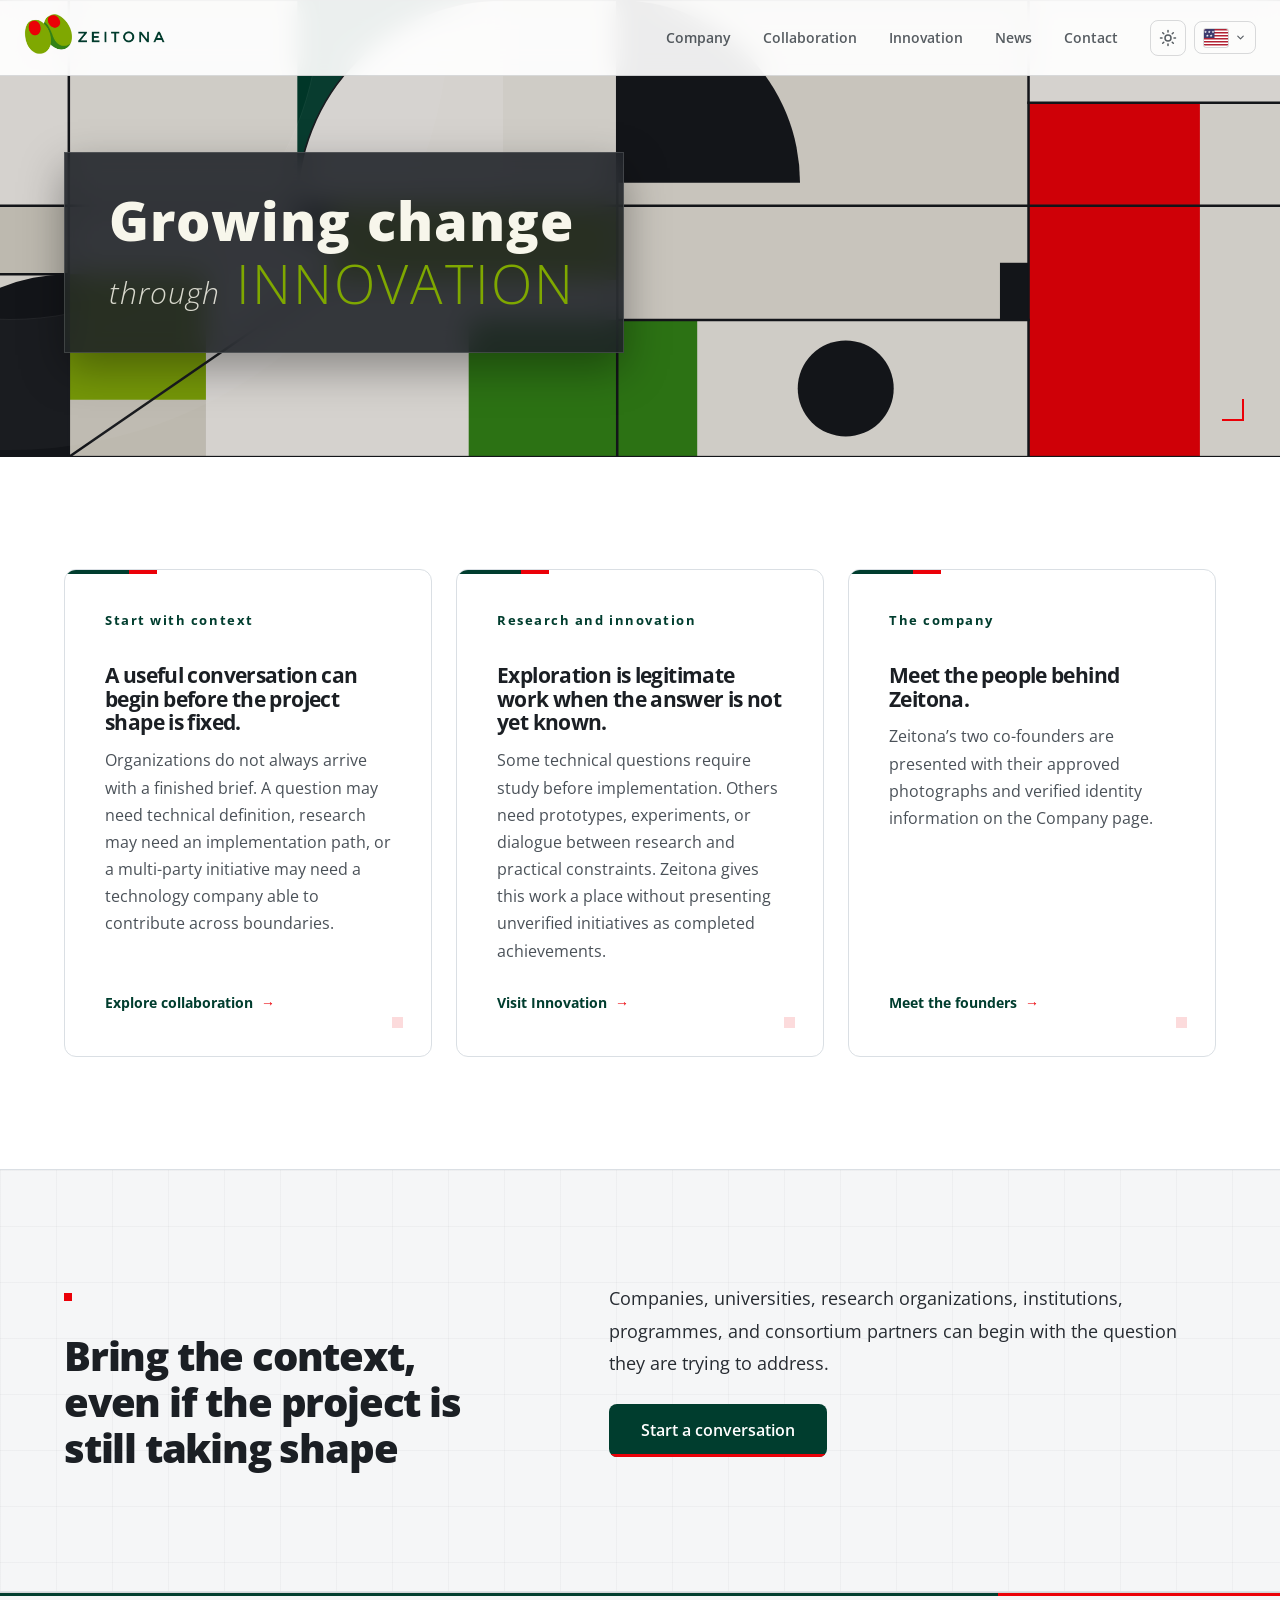
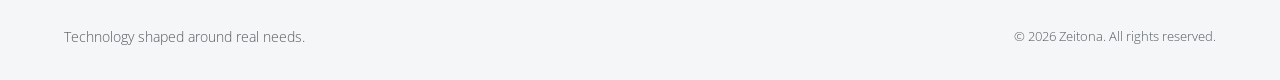
==== commit d9b3e73f: "Updated website favicon" ====
--- a/public/index.html
+++ b/public/index.html
@@ -5,11 +5,11 @@
     <meta charset="UTF-8" />
     <script>(function(){try{var t=localStorage.getItem('zeitona-theme');document.documentElement.dataset.theme=t==='dark'?'dark':'light';}catch(e){document.documentElement.dataset.theme='light';}}());</script>
     <meta name="viewport" content="width=device-width, initial-scale=1.0" />
-    <title data-i18n="home.metaTitle">Zeitona — Technology shaped around meaningful work</title>
+    <title data-i18n="home.metaTitle">Zeitona</title>
     <meta name="description" data-i18n-content="home.metaDescription"
         content="Zeitona is a technology company open to complex development, research, innovation, and collaboration across organizational boundaries." />
     <link rel="stylesheet" href="style.css" />
-    <link rel="icon" type="image/png" href="assets/azeitona3.png" />
+    <link rel="icon" type="image/png" href="assets/favicon.png" />
 </head>
 
 <body>
--- a/public/style.css
+++ b/public/style.css
@@ -274,8 +274,14 @@
   transform: scaleX(1);
 }
 
-.navbar-action-link {
-  color: var(--brand-dark-green) !important;
+.navbar-links a.active,
+.navbar-links a.active:hover {
+  color: var(--foreground);
+}
+
+.navbar-links a.active::after,
+.navbar-links a.active:hover::after {
+  transform: scaleX(1);
 }
 
 /* Sandwich Menu Icon */
@@ -559,14 +565,6 @@
   font-weight: 400;
   line-height: 1.65;
   margin-top: 1rem;
-}
-
-.hero-actions .btn-primary {
-  background-color: #FFFFFF;
-  color: var(--brand-dark-green);
-}
-.hero-actions .btn-primary:hover {
-  background-color: rgba(255, 255, 255, 0.9);
 }
 
 .start-cta {
